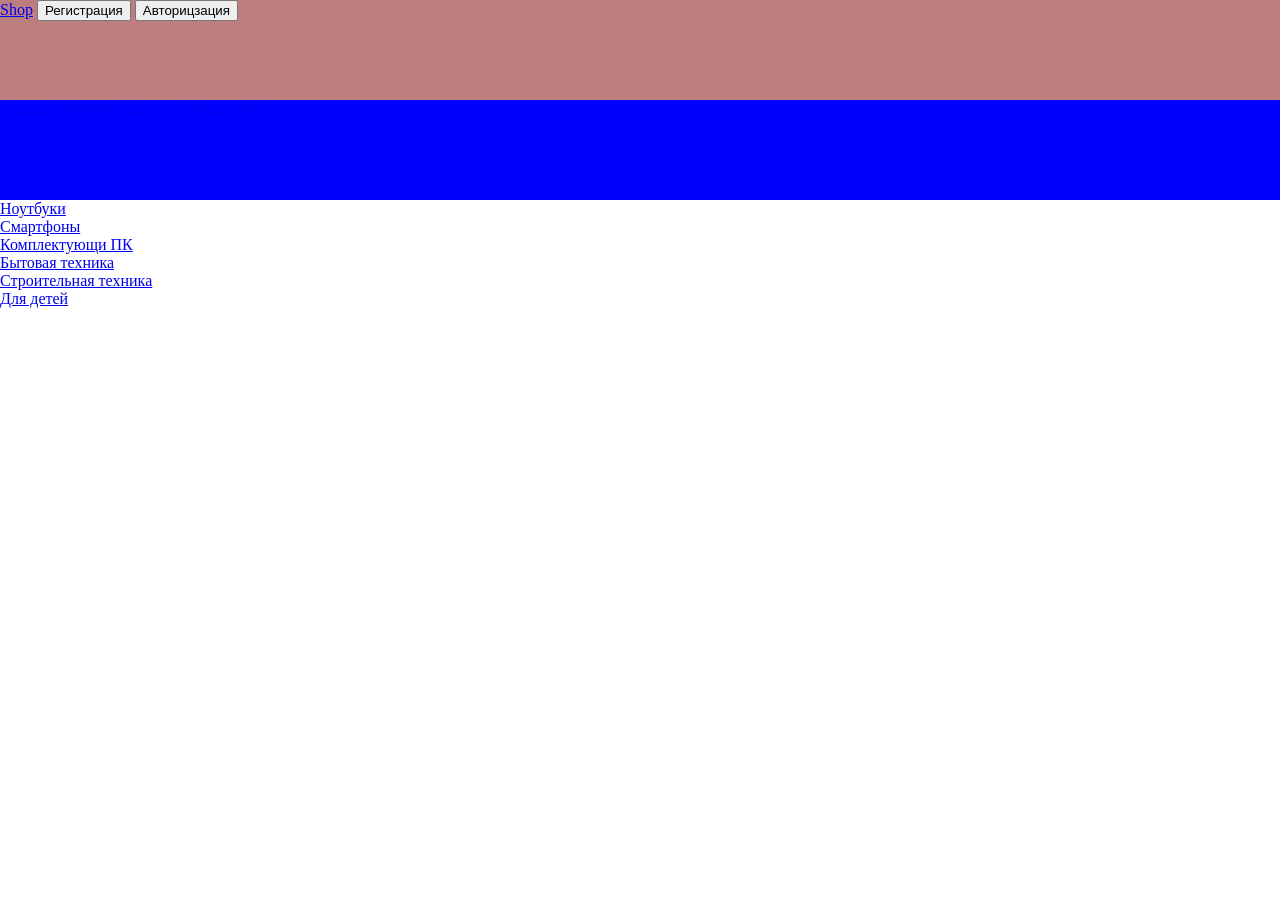
==== index.html @ 955ede9b "feet: index.html structure" ====
<!DOCTYPE html>
<html>
<head>
    <meta charset="UTF-8">
    <meta name="viewport" content="width=device-width, initial-scale=1.0">
    <title>Shop</title>

<link rel="stylesheet" href="css/style.css">
    
</head>
<body>
   <header>
    <nav class="user-reg-log">
        <a href="index.html">Shop</a>
        <button class="log">Регистрация</button>
        <button class="reg">Авторицзация</button>
        <button class="user" style="display:none ;"></button>
        <button class="store" style="display:none;"></button>
    </nav>
    <nav class="navigation">
        <a href="#" class="main">Главная</a>
        <a href="#" class="new">Новинки</a>
        <a href="#" class="sale">Скидки</a>
        <a href="#" class="sborPk">Собрать ПК</a>

    </nav>
   </header>
   <main>
        <section>
            <article><a href="#">Ноутбуки</a></article>
            <article><a href="#">Смартфоны</a></article>
            <article><a href="#">Комплектующи ПК</a></article>
            <article><a href="#">Бытовая техника</a></article>
            <article><a href="#">Строительная техника</a></article>
            <article><a href="#">Для детей</a></article>
        </section>
   </main>
   <footer>

   </footer>
</body>
</html>
---- css/style.css ----
body {
    margin:0px;
}

.user-reg-log {
    background-color: rgb(188, 126, 126);
    width: 100%;
    height: 100px;
}

.navigation{
    background-color: blue;
    width: 100%;
    height: 100px;
}
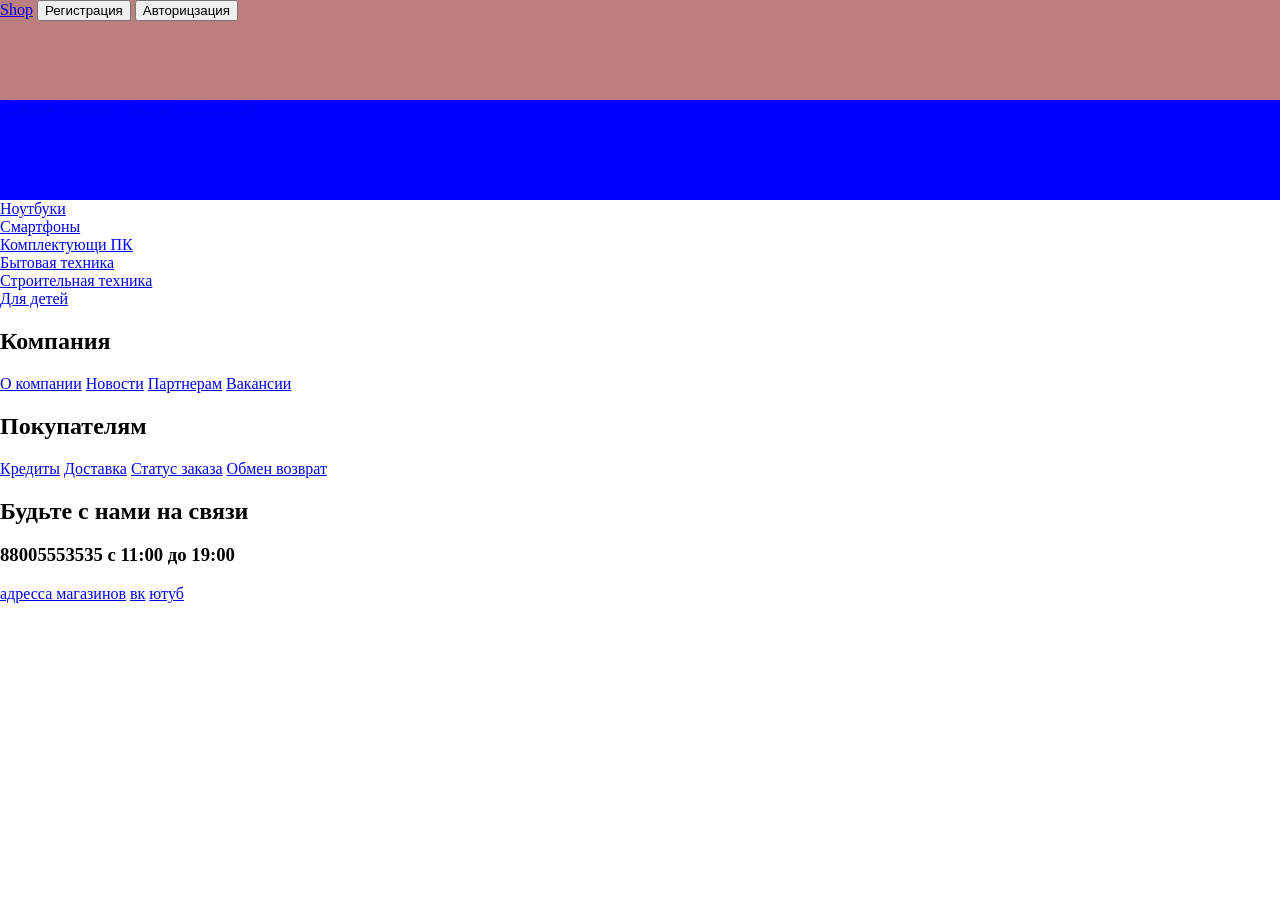
==== commit b128e30c: "structure index.html good job" ====
--- a/index.html
+++ b/index.html
@@ -36,7 +36,27 @@
         </section>
    </main>
    <footer>
-
+            <section class="Company">
+                <h2>Компания</h2>
+                <a href="#">О компании</a>
+                <a href="#">Новости</a>
+                <a href="#">Партнерам</a>
+                <a href="#">Вакансии</a>
+            </section>
+            <section class="Pokupatel">
+                <h2>Покупателям</h2>
+                <a href="#">Кредиты</a>
+                <a href="#">Доставка</a>
+                <a href="#">Статус заказа</a>
+                <a href="#">Обмен возврат</a>
+            </section>
+            <section class="linkme">
+                <h2>Будьте с нами на связи</h2>
+                <h3>88005553535 c 11:00 до 19:00</h3>
+                <a href="#">адресса магазинов</a>
+                <a href="#">вк</a>
+                <a href="#">ютуб</a>
+            </section>
    </footer>
 </body>
 </html>
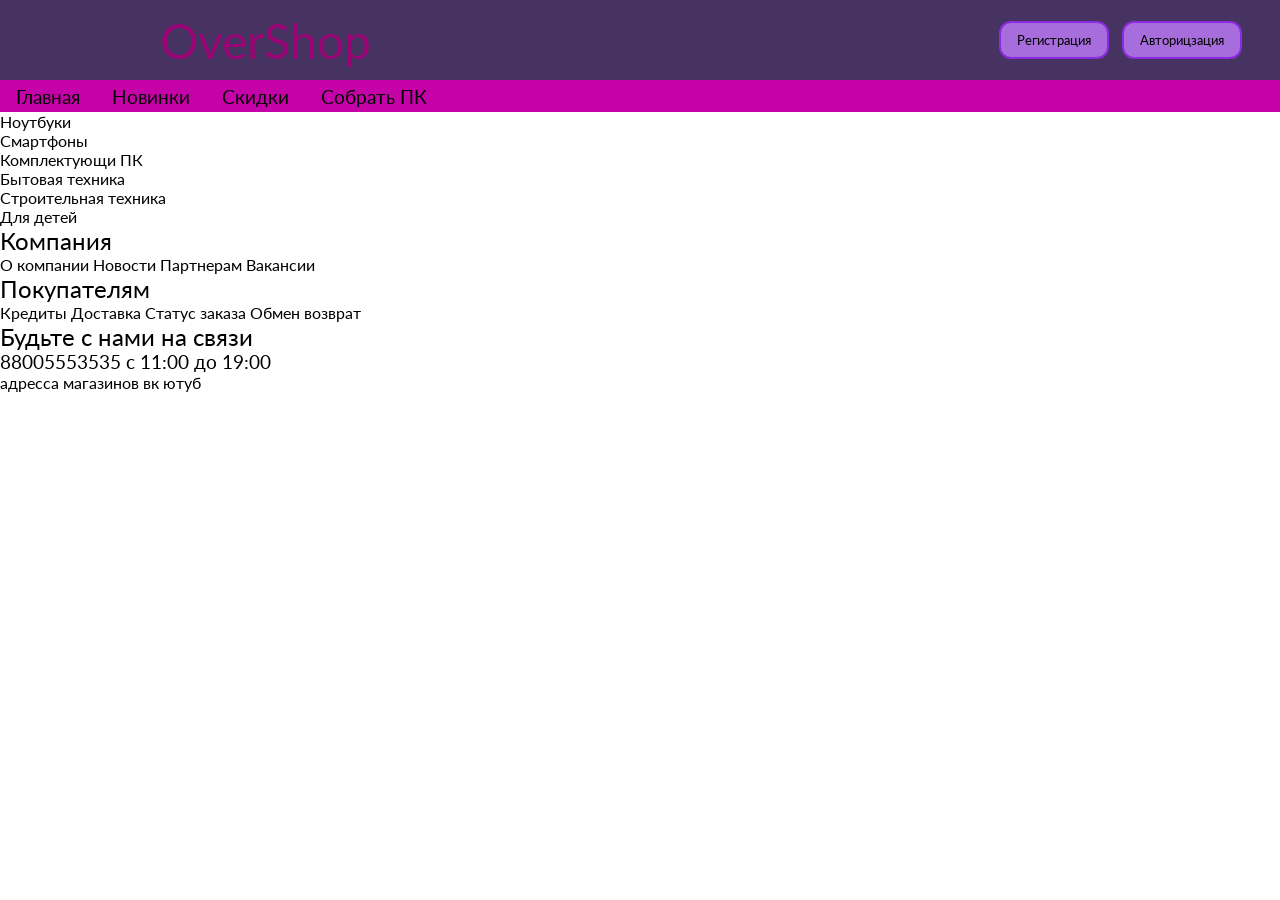
==== commit c3ce1c0e: "style header" ====
--- a/index.html
+++ b/index.html
@@ -4,18 +4,23 @@
     <meta charset="UTF-8">
     <meta name="viewport" content="width=device-width, initial-scale=1.0">
     <title>Shop</title>
-
+<link rel="preconnect" href="https://fonts.googleapis.com">
+<link rel="preconnect" href="https://fonts.gstatic.com" crossorigin>
+<link href="https://fonts.googleapis.com/css2?family=Lato:ital,wght@0,100;0,300;0,400;0,700;0,900;1,100;1,300;1,400;1,700;1,900&display=swap" rel="stylesheet">
 <link rel="stylesheet" href="css/style.css">
+<link rel="stylesheet" href="css/font.css">
     
 </head>
 <body>
    <header>
     <nav class="user-reg-log">
-        <a href="index.html">Shop</a>
+        <a href="index.html" style="font-size: 3rem; color: rgb(152, 4, 115);">OverShop</a>
+       <div class="right_header">
         <button class="log">Регистрация</button>
         <button class="reg">Авторицзация</button>
         <button class="user" style="display:none ;"></button>
         <button class="store" style="display:none;"></button>
+       </div>
     </nav>
     <nav class="navigation">
         <a href="#" class="main">Главная</a>
--- a/css/style.css
+++ b/css/style.css
@@ -1,15 +1,86 @@
-body {
-    margin:0px;
+* {
+    margin: 0;
+    padding: 0;
+    box-sizing: border-box;
 }
 
+
+    
+
+*::before,
+*::after {
+    box-sizing: inherit;
+    
+}
+
+a {
+  all: unset;
+  cursor: pointer;
+}
+
+button{
+    background-color: rgb(167, 109, 220);
+    border-radius: 12px;
+    border-color: blueviolet;
+    border-style:double;
+    height: 2.4rem;
+    cursor: pointer;
+    margin: 0.4rem;
+    padding: 1rem;
+    display: flex;
+    align-items: center;
+    justify-content: center;
+}
+
+
+
+button:hover{
+    background-color:rgb(126, 84, 165) ;
+}
+
+button:active{
+    background-color:rgb(71, 51, 97);
+}
+
+
 .user-reg-log {
-    background-color: rgb(188, 126, 126);
+    background-color: rgb(71, 51, 97);
     width: 100%;
-    height: 100px;
+    height: 5rem;
+    display: flex;
+    align-items:center;
+    justify-content: space-between;
+    padding:0rem 2rem 0rem 10rem;
+    user-select: none;
+}
+
+.right_header{
+    display: flex;
+    flex-direction: row;
+    align-items: center;
+    justify-content: center;
 }
 
 .navigation{
-    background-color: blue;
+    background-color: rgb(196, 2, 167);
     width: 100%;
-    height: 100px;
+    height: 2rem;
+    display: flex;
+    align-items: center;
+    gap: 2rem;
+    font-size: 1.2rem;
+    padding-left:1rem ;
+}
+
+.main:hover, .new:hover, .sale:hover, .sborPk:hover{
+    background-color: rgb(71, 51, 97);
+    height: 100%;
+    padding-left: 2rem;
+    padding-right: 2rem;
+}
+.main:active, .new:active, .sale:active, .sborPk:active{
+    background-color: rgb(117, 87, 157);
+    height: 100%;
+    padding-left: 2rem;
+    padding-right: 2rem;
 }
--- a/css/font.css
+++ b/css/font.css
@@ -0,0 +1,52 @@
+*{
+    font-family: "Lato", sans-serif;
+  font-weight: 400;
+  font-style: normal;
+}
+.lato-light {
+  font-family: "Lato", sans-serif;
+  font-weight: 300;
+  font-style: normal;
+}
+
+.lato-regular {
+  font-family: "Lato", sans-serif;
+  font-weight: 400;
+  font-style: normal;
+}
+
+.lato-bold {
+  font-family: "Lato", sans-serif;
+  font-weight: 700;
+  font-style: normal;
+}
+
+.lato-black {
+  font-family: "Lato", sans-serif;
+  font-weight: 900;
+  font-style: normal;
+}
+
+.lato-light-italic {
+  font-family: "Lato", sans-serif;
+  font-weight: 300;
+  font-style: italic;
+}
+
+.lato-regular-italic {
+  font-family: "Lato", sans-serif;
+  font-weight: 400;
+  font-style: italic;
+}
+
+.lato-bold-italic {
+  font-family: "Lato", sans-serif;
+  font-weight: 700;
+  font-style: italic;
+}
+
+.lato-black-italic {
+  font-family: "Lato", sans-serif;
+  font-weight: 900;
+  font-style: italic;
+}
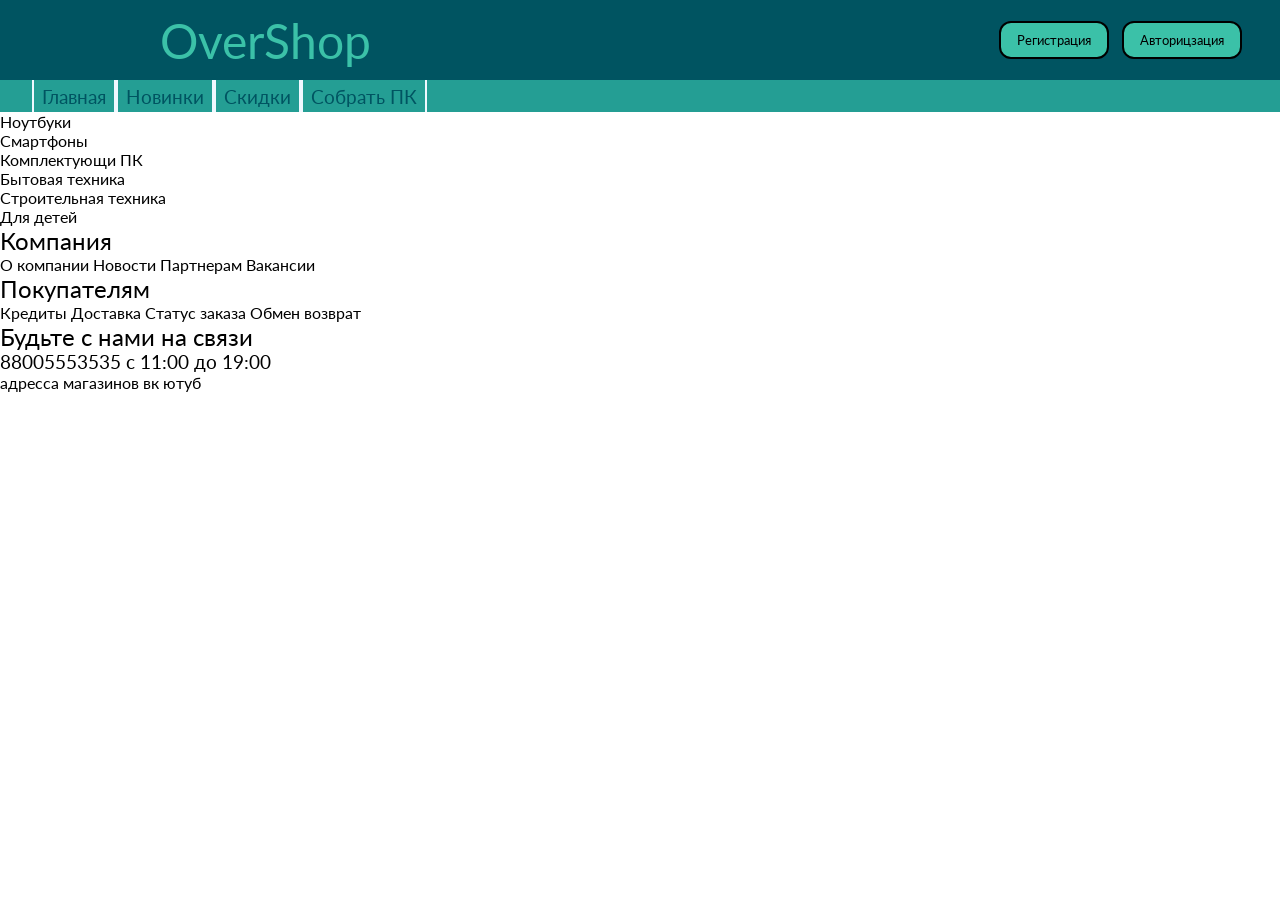
==== commit d4e1a0d7: "collor palette" ====
--- a/index.html
+++ b/index.html
@@ -14,7 +14,7 @@
 <body>
    <header>
     <nav class="user-reg-log">
-        <a href="index.html" style="font-size: 3rem; color: rgb(152, 4, 115);">OverShop</a>
+        <a href="index.html" style="font-size: 3rem; color: #3BC1A8;">OverShop</a>
        <div class="right_header">
         <button class="log">Регистрация</button>
         <button class="reg">Авторицзация</button>
@@ -26,7 +26,7 @@
         <a href="#" class="main">Главная</a>
         <a href="#" class="new">Новинки</a>
         <a href="#" class="sale">Скидки</a>
-        <a href="#" class="sborPk">Собрать ПК</a>
+        <a href="#" class="PCassembly">Собрать ПК</a>
 
     </nav>
    </header>
@@ -48,7 +48,7 @@
                 <a href="#">Партнерам</a>
                 <a href="#">Вакансии</a>
             </section>
-            <section class="Pokupatel">
+            <section class="Buyer">
                 <h2>Покупателям</h2>
                 <a href="#">Кредиты</a>
                 <a href="#">Доставка</a>
--- a/css/style.css
+++ b/css/style.css
@@ -19,9 +19,8 @@
 }
 
 button{
-    background-color: rgb(167, 109, 220);
+    background-color:#3BC1A8 ;
     border-radius: 12px;
-    border-color: blueviolet;
     border-style:double;
     height: 2.4rem;
     cursor: pointer;
@@ -35,16 +34,16 @@
 
 
 button:hover{
-    background-color:rgb(126, 84, 165) ;
+    background-color:#1db8bb ;
 }
 
 button:active{
-    background-color:rgb(71, 51, 97);
+    background-color:#016d7d;
 }
 
 
 .user-reg-log {
-    background-color: rgb(71, 51, 97);
+    background-color: #005461;
     width: 100%;
     height: 5rem;
     display: flex;
@@ -62,25 +61,29 @@
 }
 
 .navigation{
-    background-color: rgb(196, 2, 167);
+    background-color: #249E94;
     width: 100%;
     height: 2rem;
     display: flex;
     align-items: center;
-    gap: 2rem;
     font-size: 1.2rem;
-    padding-left:1rem ;
+    padding-left: 2rem;
+    color: #005461;
 }
 
-.main:hover, .new:hover, .sale:hover, .sborPk:hover{
-    background-color: rgb(71, 51, 97);
-    height: 100%;
-    padding-left: 2rem;
-    padding-right: 2rem;
+.main, .new, .sale, .PCassembly{
+ padding-left: 0.5rem;
+ padding-right: 0.5rem;
+ height: 100%;
+ display: flex;
+ align-items: center;
+ border-left: 2px double aliceblue;
+ border-right: 2px double aliceblue;
 }
-.main:active, .new:active, .sale:active, .sborPk:active{
-    background-color: rgb(117, 87, 157);
-    height: 100%;
-    padding-left: 2rem;
-    padding-right: 2rem;
+.main:hover, .new:hover, .sale:hover, .PCassembly:hover{
+    background-color: #1db8bb;
+}
+.main:active, .new:active, .sale:active, .PCassembly:active{
+    background-color: #016d7d;
+    
 }
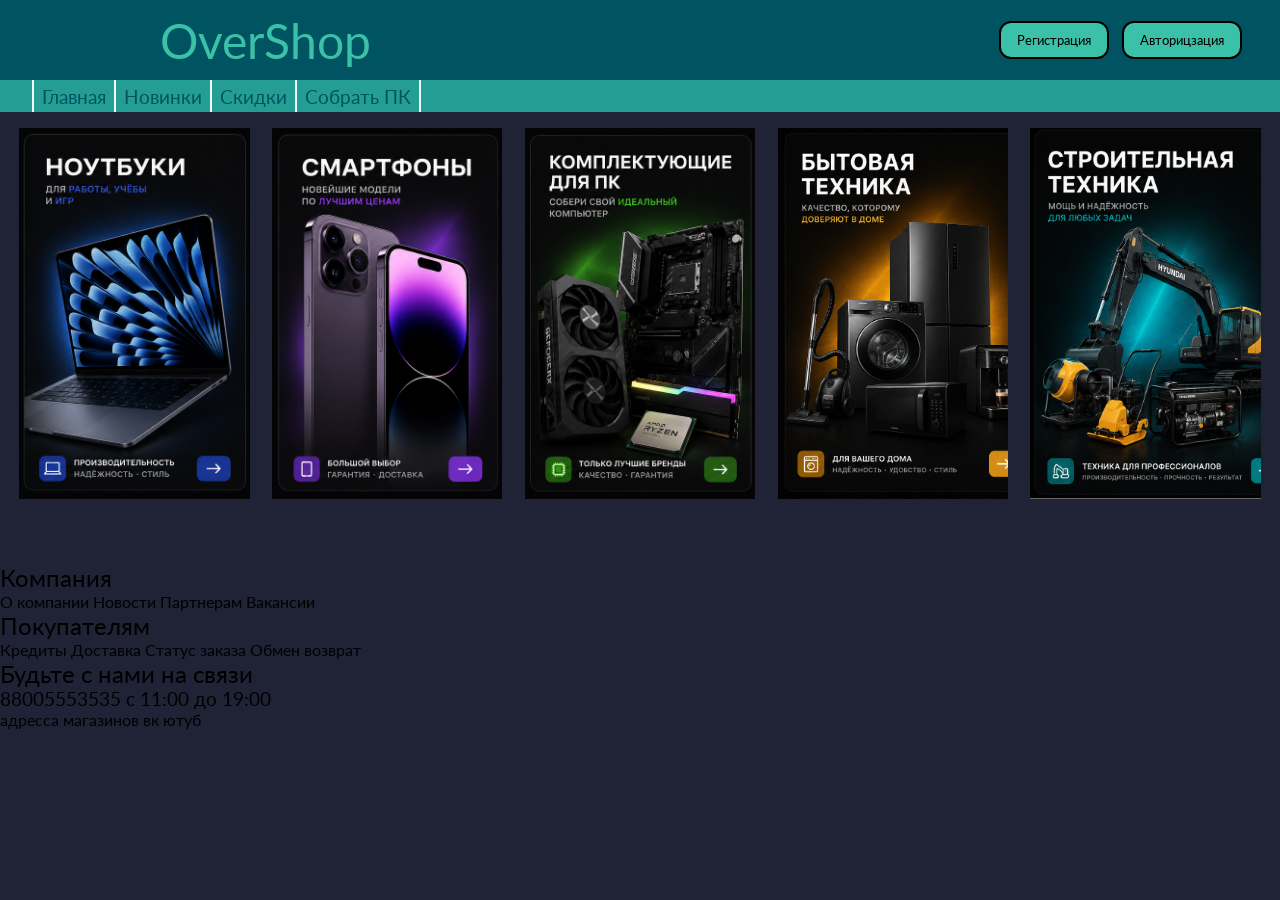
==== commit 9c778204: "main" ====
--- a/index.html
+++ b/index.html
@@ -31,13 +31,12 @@
     </nav>
    </header>
    <main>
-        <section>
-            <article><a href="#">Ноутбуки</a></article>
-            <article><a href="#">Смартфоны</a></article>
-            <article><a href="#">Комплектующи ПК</a></article>
-            <article><a href="#">Бытовая техника</a></article>
-            <article><a href="#">Строительная техника</a></article>
-            <article><a href="#">Для детей</a></article>
+        <section class="section1">
+            <article class="noutbook"><a href="#"></a></article>
+            <article class="phone"><a href="#"></a></article>
+            <article class="PC"><a href="#"></a></article>
+            <article class="household"><a href="#"></a></article>
+            <article class="construction"><a href="#"></a></article>
         </section>
    </main>
    <footer>
--- a/css/style.css
+++ b/css/style.css
@@ -4,13 +4,14 @@
     box-sizing: border-box;
 }
 
-
-    
-
 *::before,
 *::after {
     box-sizing: inherit;
     
+}
+
+body{
+    background-color: rgb(31, 35, 53);
 }
 
 a {
@@ -41,7 +42,7 @@
     background-color:#016d7d;
 }
 
-
+/*header*/
 .user-reg-log {
     background-color: #005461;
     width: 100%;
@@ -69,6 +70,7 @@
     font-size: 1.2rem;
     padding-left: 2rem;
     color: #005461;
+    user-select: none;
 }
 
 .main, .new, .sale, .PCassembly{
@@ -78,12 +80,64 @@
  display: flex;
  align-items: center;
  border-left: 2px double aliceblue;
- border-right: 2px double aliceblue;
 }
+
+.PCassembly{
+border-right: 2px double aliceblue;
+}
+
 .main:hover, .new:hover, .sale:hover, .PCassembly:hover{
     background-color: #1db8bb;
 }
 .main:active, .new:active, .sale:active, .PCassembly:active{
     background-color: #016d7d;
     
-}+}
+
+/* main */
+
+.section1{
+    width: 100%;
+    margin: 1rem 0 4rem 0;
+    display: flex;
+    justify-content:center;
+    gap: 1.4rem;
+    
+}
+
+main article{
+    width: 18%;
+    height: 0;
+    padding-bottom: 29%;
+    background-size: cover;
+    position: relative
+}
+
+article a {
+    display: block;
+    width: 100%;
+    height: 100%;
+    user-select: none;
+    position: absolute;
+    inset: 0;
+}
+
+.noutbook{
+background-image: url(../images/noutbook.png);
+}
+
+.phone{
+background-image: url(../images/phone.png);
+}
+
+.PC{
+background-image: url(../images/pc.png);
+}
+
+.household{
+background-image: url(../images/bitov.png);
+}
+
+.construction{
+background-image: url(../images/stroy.png);
+}
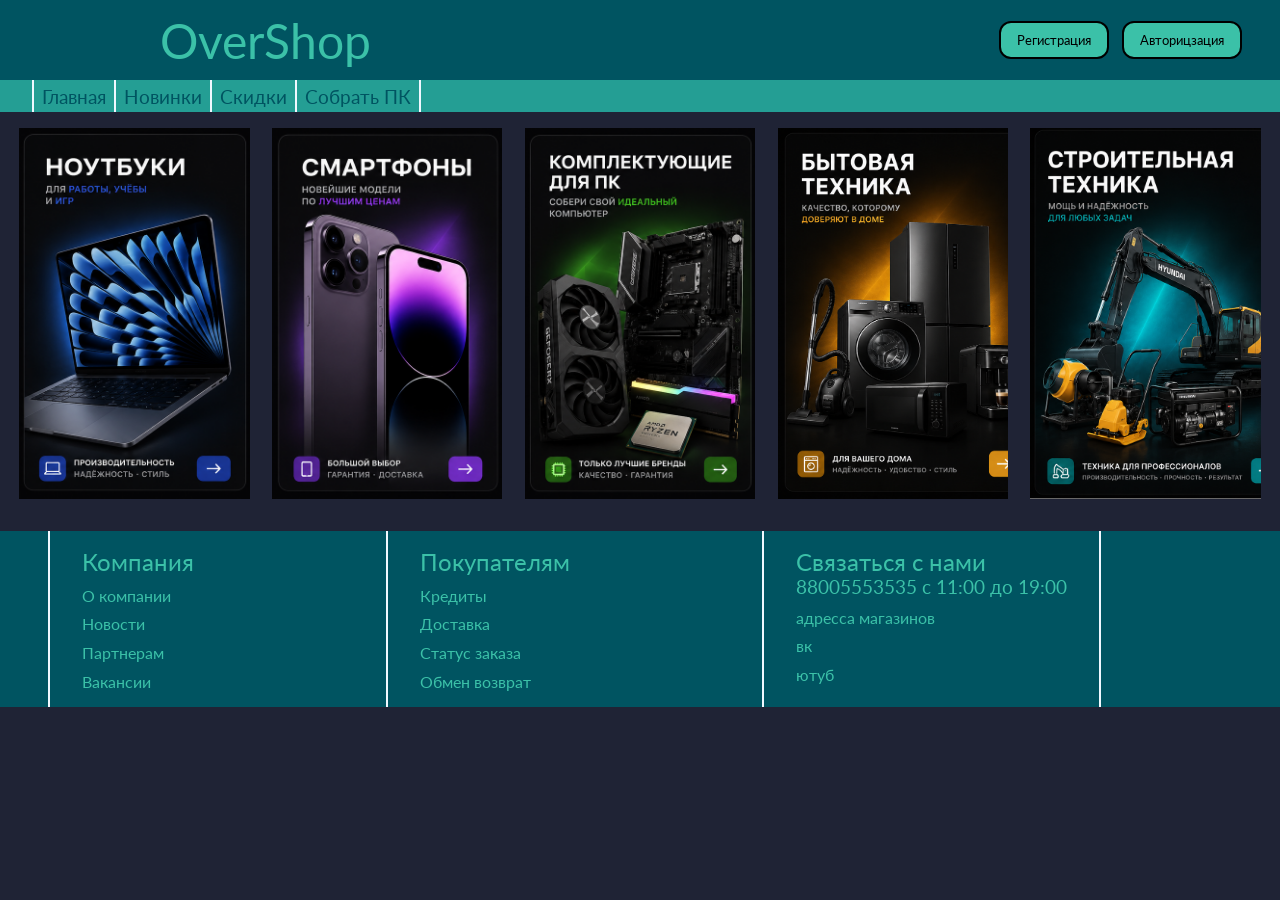
==== commit 8ce0f11e: "footer style" ====
--- a/index.html
+++ b/index.html
@@ -55,7 +55,7 @@
                 <a href="#">Обмен возврат</a>
             </section>
             <section class="linkme">
-                <h2>Будьте с нами на связи</h2>
+                <h2>Связаться с нами</h2>
                 <h3>88005553535 c 11:00 до 19:00</h3>
                 <a href="#">адресса магазинов</a>
                 <a href="#">вк</a>
--- a/css/style.css
+++ b/css/style.css
@@ -141,3 +141,30 @@
 .construction{
 background-image: url(../images/stroy.png);
 }
+
+/* footer*/
+
+footer{
+    background-color:#005461 ;
+    display: flex;
+    align-items: stretch;
+    padding: 0rem 0rem 0rem 3rem;
+    margin-top: -2rem;
+    gap: 10rem;
+    color: #3BC1A8;
+    
+}
+
+footer section{
+    border-left: 2px double aliceblue;
+    padding: 1rem 2rem 1rem 2rem;
+}
+
+.linkme{
+  border-right: 2px double aliceblue;  
+}
+
+footer a {
+    display: block;
+    padding-top: 0.6rem;
+}
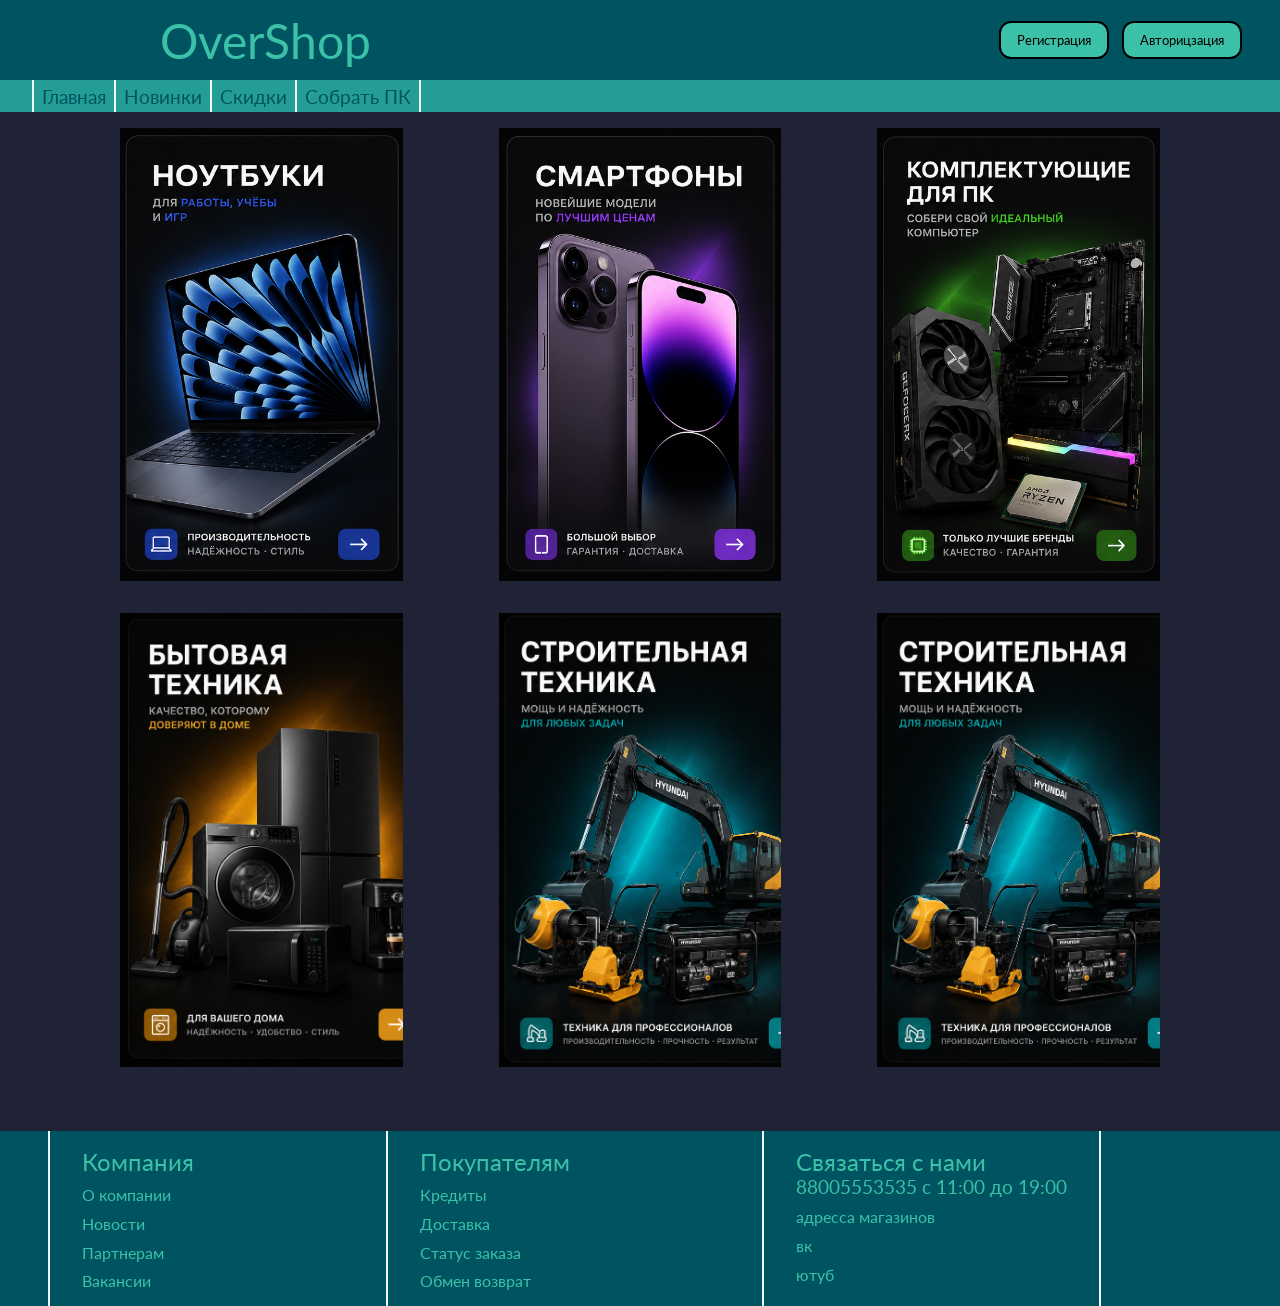
==== commit ca46bec5: "main  display:grid and footer" ====
--- a/index.html
+++ b/index.html
@@ -37,6 +37,7 @@
             <article class="PC"><a href="#"></a></article>
             <article class="household"><a href="#"></a></article>
             <article class="construction"><a href="#"></a></article>
+            <article class="construction"><a href="#"></a></article>
         </section>
    </main>
    <footer>
--- a/css/style.css
+++ b/css/style.css
@@ -12,6 +12,9 @@
 
 body{
     background-color: rgb(31, 35, 53);
+    min-height: 100vh;
+    display: flex;
+    flex-direction: column;
 }
 
 a {
@@ -97,18 +100,18 @@
 /* main */
 
 .section1{
-    width: 100%;
-    margin: 1rem 0 4rem 0;
-    display: flex;
-    justify-content:center;
-    gap: 1.4rem;
+    margin: 1rem auto 4rem auto;
+    display: grid;
+    column-gap: 6rem;
+    row-gap: 2rem;
+    grid-template-columns: repeat(3, 1fr);
+    padding: 0rem 5rem 0rem 5rem;
+    max-width: 1200px;
     
 }
 
 main article{
-    width: 18%;
-    height: 0;
-    padding-bottom: 29%;
+    aspect-ratio: 480/770;
     background-size: cover;
     position: relative
 }
@@ -146,10 +149,13 @@
 
 footer{
     background-color:#005461 ;
+    width: 100%;
+    height: 100%;
     display: flex;
     align-items: stretch;
     padding: 0rem 0rem 0rem 3rem;
-    margin-top: -2rem;
+    margin-bottom: 0px;
+    margin-top: auto;
     gap: 10rem;
     color: #3BC1A8;
     
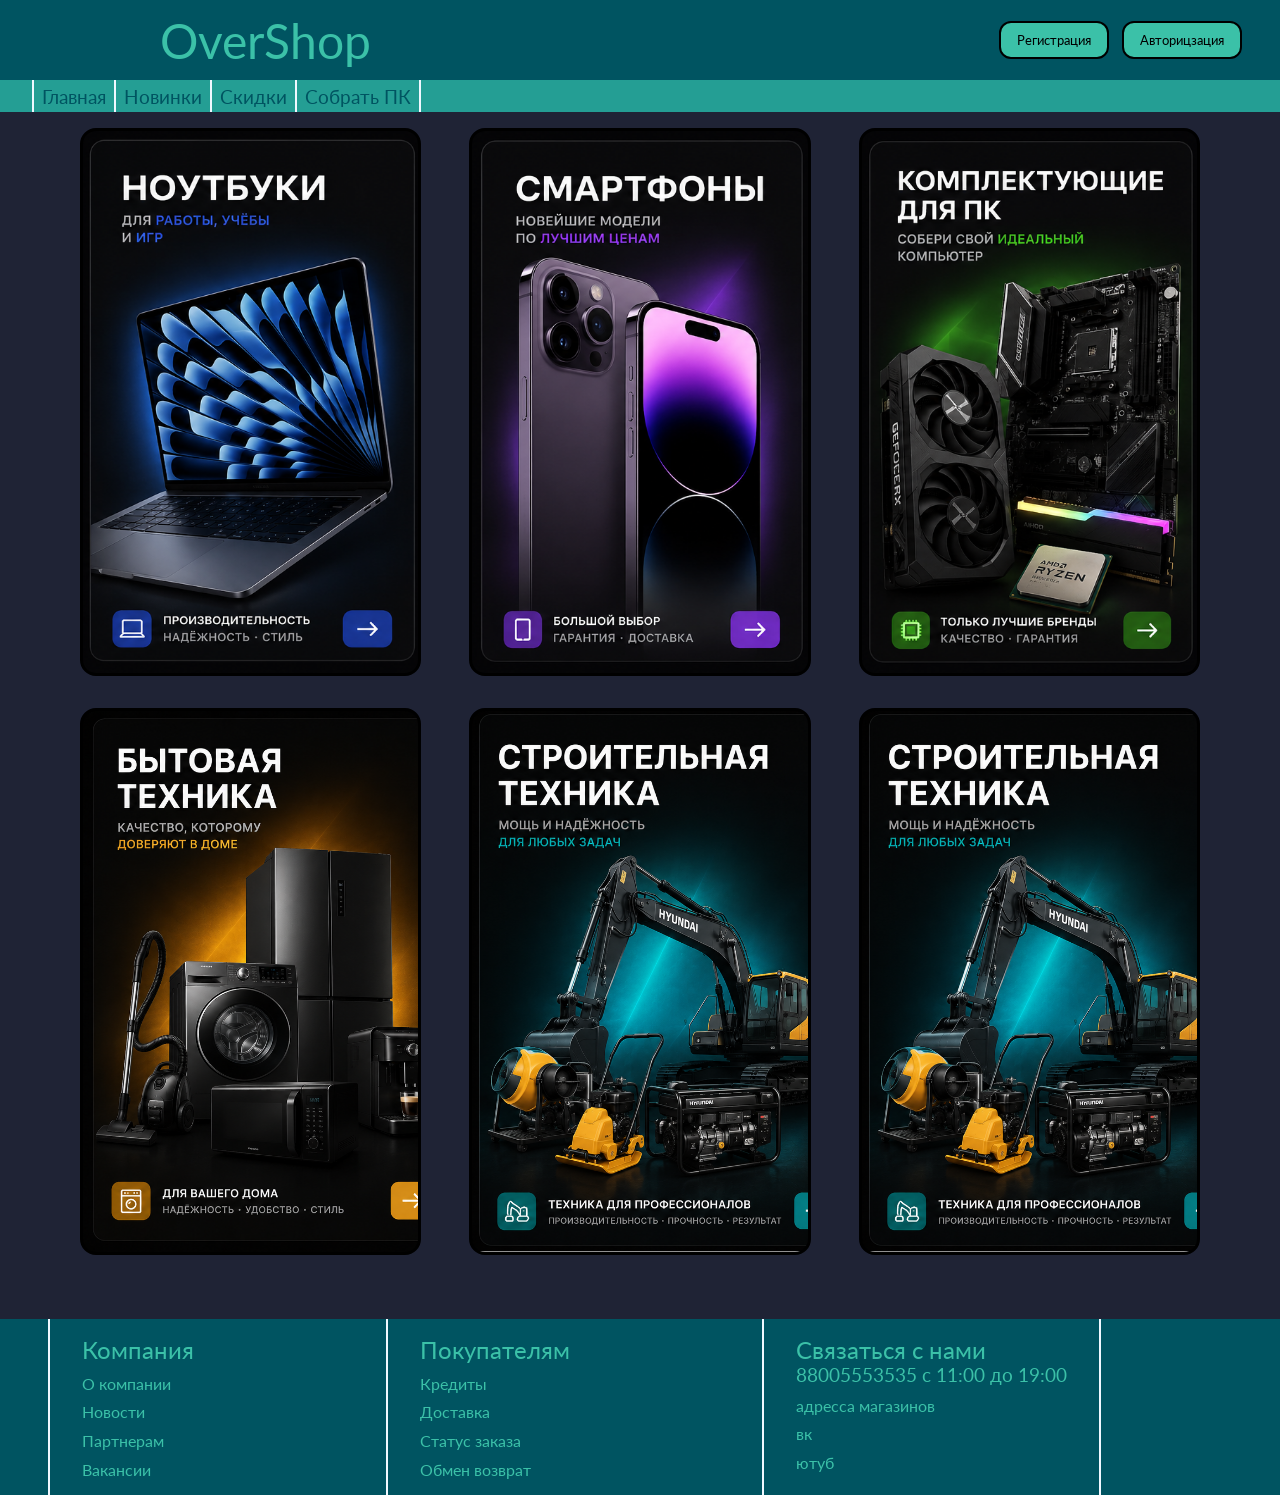
==== commit dac9339d: "new page developments" ====
--- a/index.html
+++ b/index.html
@@ -3,18 +3,19 @@
 <head>
     <meta charset="UTF-8">
     <meta name="viewport" content="width=device-width, initial-scale=1.0">
-    <title>Shop</title>
+    <title>OverGames</title>
 <link rel="preconnect" href="https://fonts.googleapis.com">
 <link rel="preconnect" href="https://fonts.gstatic.com" crossorigin>
 <link href="https://fonts.googleapis.com/css2?family=Lato:ital,wght@0,100;0,300;0,400;0,700;0,900;1,100;1,300;1,400;1,700;1,900&display=swap" rel="stylesheet">
-<link rel="stylesheet" href="css/style.css">
+<link rel="stylesheet" href="css/MainPage.css">
 <link rel="stylesheet" href="css/font.css">
+<link rel="stylesheet" href="css/top-and-botom.css">
     
 </head>
 <body>
    <header>
     <nav class="user-reg-log">
-        <a href="index.html" style="font-size: 3rem; color: #3BC1A8;">OverShop</a>
+        <a href="index.html">OverShop</a>
        <div class="right_header">
         <button class="log">Регистрация</button>
         <button class="reg">Авторицзация</button>
@@ -32,12 +33,12 @@
    </header>
    <main>
         <section class="section1">
-            <article class="noutbook"><a href="#"></a></article>
-            <article class="phone"><a href="#"></a></article>
-            <article class="PC"><a href="#"></a></article>
-            <article class="household"><a href="#"></a></article>
-            <article class="construction"><a href="#"></a></article>
-            <article class="construction"><a href="#"></a></article>
+            <article class="noutbook"><a href="pages/Catalog.html?category=noutbook"></a></article>
+            <article class="phone"><a href="pages/Catalog.html?category=phones"></a></article>
+            <article class="PC"><a href="pages/Catalog.html?category=PC"></a></article>
+            <article class="household"><a href="pages/Catalog.html?category=household"></a></article>
+            <article class="construction"><a href="pages/Catalog.html?category=construction"></a></article>
+            <article class="construction"><a href="pages/Catalog.html?category=construction"></a></article>
         </section>
    </main>
    <footer>
--- a/css/MainPage.css
+++ b/css/MainPage.css
@@ -0,0 +1,57 @@
+/* main */
+
+.section1{
+    margin: 1rem auto 4rem auto;
+    display: grid;
+    column-gap: 3rem;
+    row-gap: 2rem;
+    grid-template-columns: repeat(3, 1fr);
+    padding: 0rem 5rem 0rem 5rem;
+    max-width: 90rem;
+    
+}
+
+main article{
+    aspect-ratio: 480/770;
+    background-size: cover;
+    position: relative;
+    border-radius: 1rem;
+    border: 0.2rem solid;
+    
+}
+
+
+article a {
+    display: block;
+    width: 100%;
+    height: 100%;
+    user-select: none;
+    position: absolute;
+    inset: 0;
+}
+
+.noutbook{
+background-image: url(../images/noutbook.png);
+}
+
+.phone{
+background-image: url(../images/phone.png);
+}
+
+.PC{
+background-image: url(../images/pc.png);
+}
+
+.household{
+background-image: url(../images/bitov.png);
+}
+
+.construction{
+background-image: url(../images/stroy.png);
+}
+
+
+.noutbook:hover, .phone:hover, .PC:hover, .household:hover, .construction:hover{
+    border-color: #3BC1A8;
+    transform:scale(102%);
+}
--- a/css/top-and-botom.css
+++ b/css/top-and-botom.css
@@ -0,0 +1,139 @@
+* {
+    margin: 0;
+    padding: 0;
+    box-sizing: border-box;
+}
+
+*::before,
+*::after {
+    box-sizing: inherit;
+    
+}
+
+.user-reg-log a{
+    font-size: 3rem; 
+    color: #3BC1A8;
+}
+
+body{
+    background-color: rgb(31, 35, 53);
+    min-height: 100vh;
+    display: flex;
+    flex-direction: column;
+}
+
+a {
+  all: unset;
+  cursor: pointer;
+}
+
+button{
+    background-color:#3BC1A8 ;
+    border-radius: 12px;
+    border-style:double;
+    height: 2.4rem;
+    cursor: pointer;
+    margin: 0.4rem;
+    padding: 1rem;
+    display: flex;
+    align-items: center;
+    justify-content: center;
+}
+
+
+
+button:hover{
+    background-color:#1db8bb ;
+}
+
+button:active{
+    background-color:#016d7d;
+}
+/*header*/
+.user-reg-log {
+    background-color: #005461;
+    width: 100%;
+    height: 5rem;
+    display: flex;
+    align-items:center;
+    justify-content: space-between;
+    padding:0rem 2rem 0rem 10rem;
+    user-select: none;
+}
+
+.right_header{
+    display: flex;
+    flex-direction: row;
+    align-items: center;
+    justify-content: center;
+}
+
+.navigation{
+    background-color: #249E94;
+    width: 100%;
+    height: 2rem;
+    display: flex;
+    align-items: center;
+    font-size: 1.2rem;
+    padding-left: 2rem;
+    color: #005461;
+    user-select: none;
+}
+
+.main, .new, .sale, .PCassembly{
+ padding-left: 0.5rem;
+ padding-right: 0.5rem;
+ height: 100%;
+ display: flex;
+ align-items: center;
+ border-left: 2px double aliceblue;
+}
+
+.PCassembly{
+border-right: 2px double aliceblue;
+}
+
+.main:hover, .new:hover, .sale:hover, .PCassembly:hover{
+    background-color: #1db8bb;
+    transform: scaleY(105%);
+}
+.main:active, .new:active, .sale:active, .PCassembly:active{
+    background-color: #016d7d;
+}
+
+
+/* footer*/
+
+footer{
+    background-color:#005461 ;
+    width: 100%;
+    height: 100%;
+    display: flex;
+    align-items: stretch;
+    padding: 0rem 0rem 0rem 3rem;
+    margin-bottom: 0px;
+    margin-top: auto;
+    gap: 10rem;
+    color: #3BC1A8;
+    
+}
+
+footer section{
+    border-left: 2px double aliceblue;
+    padding: 1rem 2rem 1rem 2rem;
+    user-select: none;
+}
+
+.linkme{
+  border-right: 2px double aliceblue;
+  user-select:text;  
+}
+
+footer a {
+    display: block;
+    padding-top: 0.6rem;
+}
+
+footer a:hover{
+    transform: scale(104%);
+}
